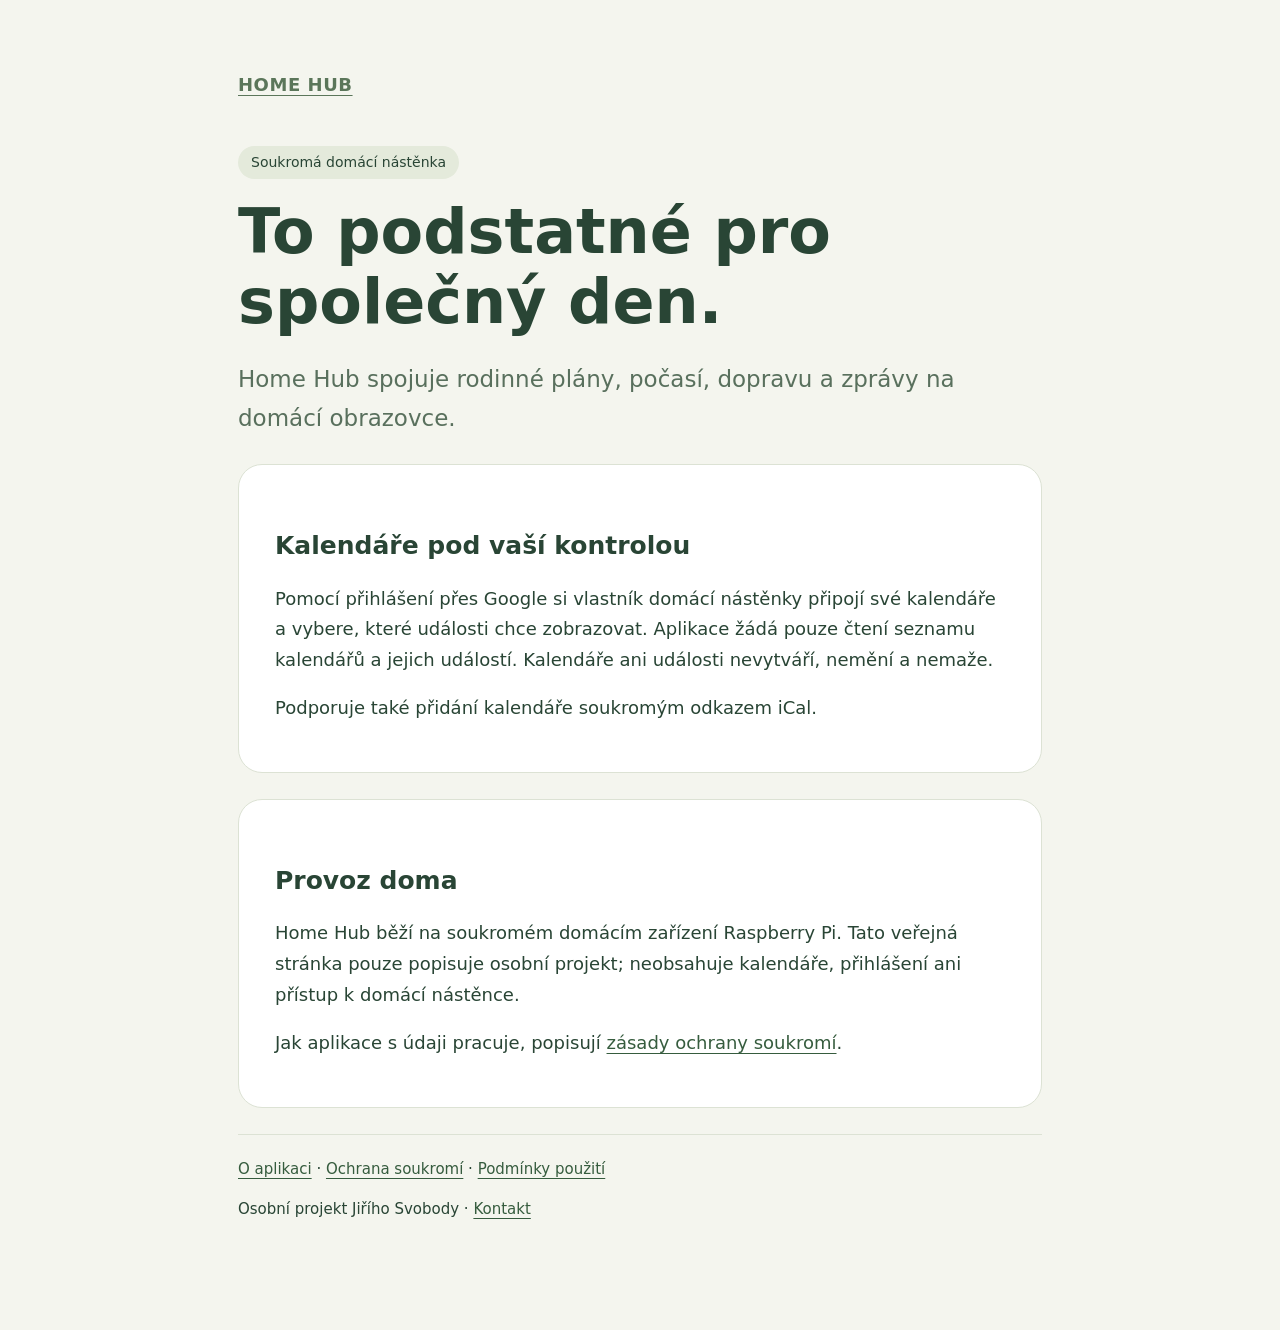
==== index.html @ 47235963 "Publish Home Hub information and privacy pages" ====
<!doctype html><html lang="cs"><head><meta charset="utf-8"><meta name="viewport" content="width=device-width,initial-scale=1"><meta name="description" content="Home Hub — soukromá domácí nástěnka. Informace o aplikaci a ochraně soukromí."><meta name="referrer" content="no-referrer"><title>Domácí přehled · Home Hub</title><link rel="stylesheet" href="style.css"></head><body><main><header><a class="brand" href="index.html">HOME HUB</a></header><span class="tag">Soukromá domácí nástěnka</span><h1>To podstatné pro společný den.</h1><p class="lead">Home Hub spojuje rodinné plány, počasí, dopravu a zprávy na domácí obrazovce.</p><section><h2>Kalendáře pod vaší kontrolou</h2><p>Pomocí přihlášení přes Google si vlastník domácí nástěnky připojí své kalendáře a vybere, které události chce zobrazovat. Aplikace žádá pouze čtení seznamu kalendářů a jejich událostí. Kalendáře ani události nevytváří, nemění a nemaže.</p><p>Podporuje také přidání kalendáře soukromým odkazem iCal.</p></section><section><h2>Provoz doma</h2><p>Home Hub běží na soukromém domácím zařízení Raspberry Pi. Tato veřejná stránka pouze popisuje osobní projekt; neobsahuje kalendáře, přihlášení ani přístup k domácí nástěnce.</p><p>Jak aplikace s údaji pracuje, popisují <a href="privacy.html">zásady ochrany soukromí</a>.</p></section><footer><a href="index.html">O aplikaci</a> · <a href="privacy.html">Ochrana soukromí</a> · <a href="terms.html">Podmínky použití</a><p>Osobní projekt Jiřího Svobody · <a href="mailto:bzucivka_46_podpalovac@icloud.com">Kontakt</a></p></footer></main></body></html>
---- style.css ----
*{box-sizing:border-box}body{margin:0;background:#f4f5ee;color:#294535;font:18px/1.7 system-ui,sans-serif}main{max-width:860px;margin:70px auto;padding:0 28px}header{margin-bottom:45px}.brand{font-weight:700;letter-spacing:.03em;color:#5b765a}h1{font-size:clamp(36px,7vw,62px);line-height:1.12;margin:18px 0 24px}h2{font-size:25px;line-height:1.3;margin-top:35px}a{color:#365c3e;text-underline-offset:4px}.lead{font-size:23px;color:#59705d}section{background:#fff;padding:30px 36px;border:1px solid #dce2d4;border-radius:24px;margin:26px 0}footer{font-size:15px;padding:22px 0;border-top:1px solid #dce2d4}.tag{display:inline-block;padding:5px 13px;border-radius:30px;background:#e4eadb;font-size:14px}li{margin:8px 0}@media(max-width:600px){main{margin:32px auto}section{padding:22px}body{font-size:16px}}
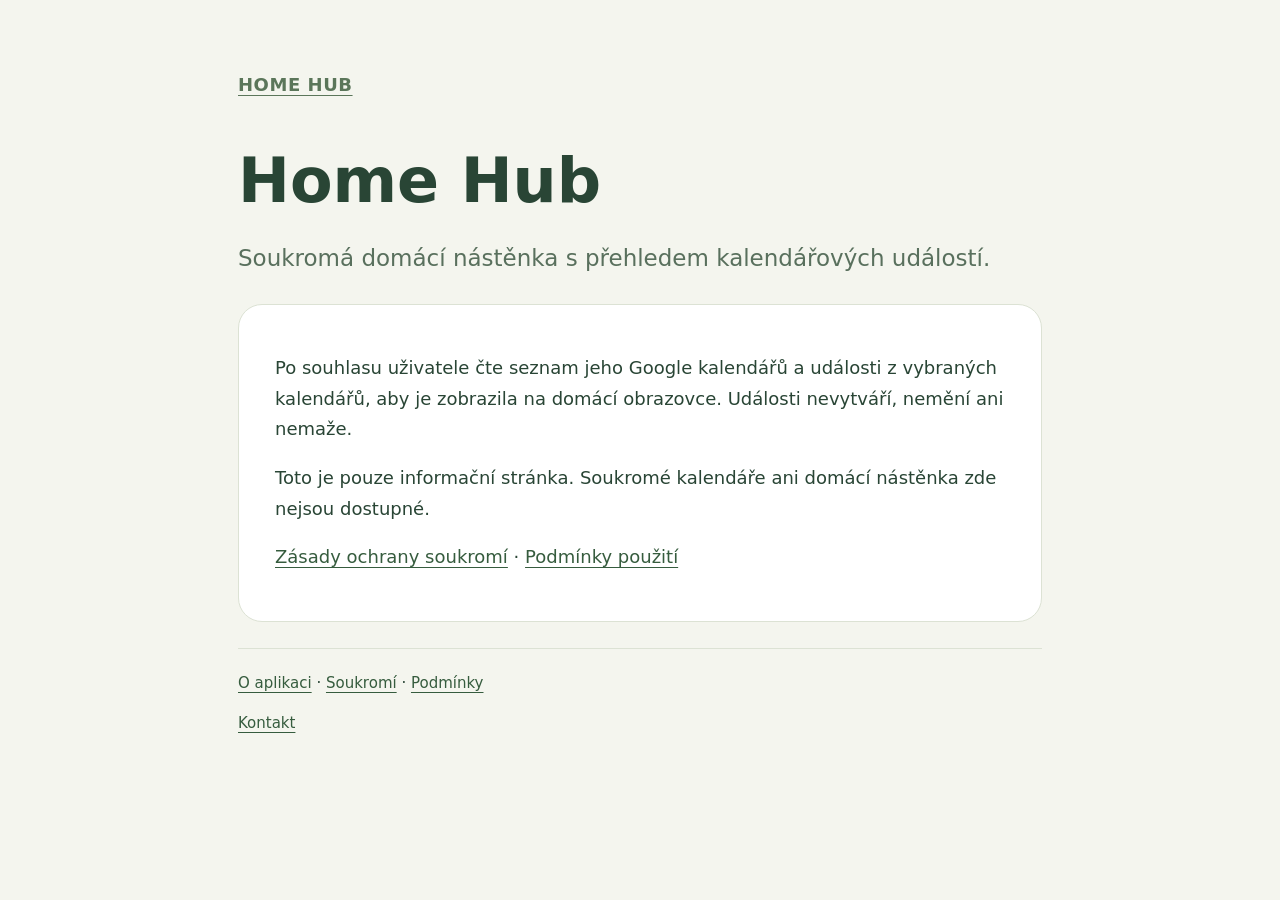
==== commit 1c3152e7: "Shorten public information to essential privacy disclosures" ====
--- a/index.html
+++ b/index.html
@@ -1 +1 @@
-<!doctype html><html lang="cs"><head><meta charset="utf-8"><meta name="viewport" content="width=device-width,initial-scale=1"><meta name="description" content="Home Hub — soukromá domácí nástěnka. Informace o aplikaci a ochraně soukromí."><meta name="referrer" content="no-referrer"><title>Domácí přehled · Home Hub</title><link rel="stylesheet" href="style.css"></head><body><main><header><a class="brand" href="index.html">HOME HUB</a></header><span class="tag">Soukromá domácí nástěnka</span><h1>To podstatné pro společný den.</h1><p class="lead">Home Hub spojuje rodinné plány, počasí, dopravu a zprávy na domácí obrazovce.</p><section><h2>Kalendáře pod vaší kontrolou</h2><p>Pomocí přihlášení přes Google si vlastník domácí nástěnky připojí své kalendáře a vybere, které události chce zobrazovat. Aplikace žádá pouze čtení seznamu kalendářů a jejich událostí. Kalendáře ani události nevytváří, nemění a nemaže.</p><p>Podporuje také přidání kalendáře soukromým odkazem iCal.</p></section><section><h2>Provoz doma</h2><p>Home Hub běží na soukromém domácím zařízení Raspberry Pi. Tato veřejná stránka pouze popisuje osobní projekt; neobsahuje kalendáře, přihlášení ani přístup k domácí nástěnce.</p><p>Jak aplikace s údaji pracuje, popisují <a href="privacy.html">zásady ochrany soukromí</a>.</p></section><footer><a href="index.html">O aplikaci</a> · <a href="privacy.html">Ochrana soukromí</a> · <a href="terms.html">Podmínky použití</a><p>Osobní projekt Jiřího Svobody · <a href="mailto:bzucivka_46_podpalovac@icloud.com">Kontakt</a></p></footer></main></body></html>+<!doctype html><html lang="cs"><head><meta charset="utf-8"><meta name="viewport" content="width=device-width,initial-scale=1"><meta name="description" content="Home Hub — soukromá domácí nástěnka a informace o ochraně soukromí."><meta name="referrer" content="no-referrer"><title>O aplikaci · Home Hub</title><link rel="stylesheet" href="style.css"></head><body><main><header><a class="brand" href="index.html">HOME HUB</a></header><h1>Home Hub</h1><p class="lead">Soukromá domácí nástěnka s přehledem kalendářových událostí.</p><section><p>Po souhlasu uživatele čte seznam jeho Google kalendářů a události z vybraných kalendářů, aby je zobrazila na domácí obrazovce. Události nevytváří, nemění ani nemaže.</p><p>Toto je pouze informační stránka. Soukromé kalendáře ani domácí nástěnka zde nejsou dostupné.</p><p><a href="privacy.html">Zásady ochrany soukromí</a> · <a href="terms.html">Podmínky použití</a></p></section><footer><a href="index.html">O aplikaci</a> · <a href="privacy.html">Soukromí</a> · <a href="terms.html">Podmínky</a><p><a href="mailto:bzucivka_46_podpalovac@icloud.com">Kontakt</a></p></footer></main></body></html>
